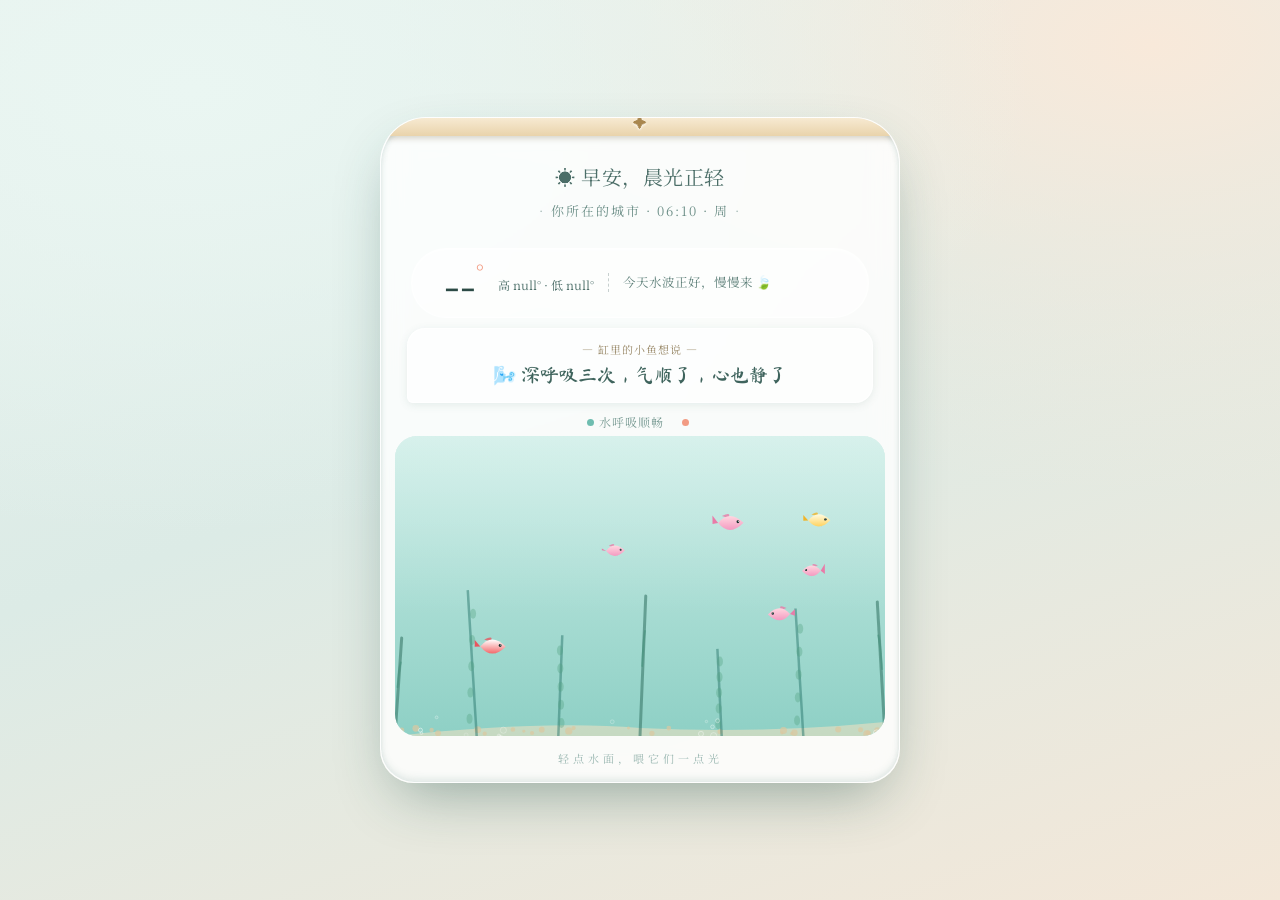
==== aquarium/index.html @ eec13049 "feat: 桌面鱼缸天气健康提醒 Co-authored-by: traeagent <traeagent@users.noreply.github.com>" ====
<!DOCTYPE html>
<html lang="zh-CN">
<head>
<meta charset="UTF-8" />
<meta name="viewport" content="width=device-width, initial-scale=1.0" />
<title>静水 · 我的小鱼缸</title>
<link rel="preconnect" href="https://fonts.googleapis.com">
<link rel="preconnect" href="https://fonts.gstatic.com" crossorigin>
<link href="https://fonts.googleapis.com/css2?family=Ma+Shan+Zheng&family=Noto+Serif+SC:wght@400;600&display=swap" rel="stylesheet">
<style>
  :root{
    --ink:#2b4a45;
    --ink-soft:#4c6e68;
    --water:#bfe3dc;
    --water-deep:#7fc6bc;
    --glass:#ffffffcc;
    --glass-brd:#ffffff99;
    --accent:#f29b83;    /* 温柔珊瑚 */
    --accent-2:#ffd3a6;  /* 琥珀暖光 */
    --sand:#f4e2c2;
    --shadow:0 24px 60px -18px rgba(31,78,69,.45);
  }

  *{box-sizing:border-box;margin:0;padding:0;}

  html,body{height:100%;}
  body{
    min-height:100%;
    display:grid;
    place-items:center;
    padding:28px;
    font-family:"Noto Serif SC",serif;
    color:var(--ink);
    background:
      radial-gradient(120% 90% at 15% 10%, #eaf6f2 0%, transparent 55%),
      radial-gradient(120% 100% at 90% 5%, #f8e9da 0%, transparent 50%),
      linear-gradient(160deg,#e7f2ee 0%, #dcebe6 45%, #f3e7d8 100%);
  }

  /* 桌面小窗的姿态：一个立着的玻璃缸 */
  .aquarium{
    position:relative;
    width:min(520px, 92vw);
    background:var(--glass);
    backdrop-filter:blur(14px);
    border:1.5px solid var(--glass-brd);
    border-radius:46px 46px 34px 34px;
    box-shadow:var(--shadow), inset 0 1px 0 #fff, inset 0 -2px 0 rgba(255,255,255,.4);
    overflow:hidden;
    transform:translateZ(0);
  }
  /* 缸口金属包边 */
  .rim{
    position:absolute;inset:0;pointer-events:none;z-index:40;
    border-radius:inherit;
    box-shadow:
      inset 0 3px 6px -2px rgba(70,120,110,.25),
      inset 0 -4px 8px -2px rgba(70,120,110,.18);
  }
  .rim::before{
    content:"";position:absolute;top:-8px;left:-6px;right:-6px;height:26px;
    background:linear-gradient(180deg,#fdf4e3,#e9d3ab);
    border-radius:36px 36px 14px 14px;
    box-shadow:0 2px 6px rgba(90,70,30,.25);
  }
  .rim::after{
    content:"✦";position:absolute;top:-6px;left:50%;transform:translateX(-50%);
    color:#a9874f;font-size:14px;filter:drop-shadow(0 1px 1px #fff);
  }

  /* 头部：问候 + 城市 + 天气 */
  .head{
    position:relative;z-index:50;
    padding:44px 34px 16px;
    text-align:center;
  }
  .greet{
    font-size:20px;letter-spacing:.5px;color:var(--ink-soft);
    display:flex;align-items:center;gap:8px;justify-content:center;
  }
  .city{
    margin-top:10px;font-size:13px;color:#6d8f88;letter-spacing:2px;
    display:flex;align-items:center;justify-content:center;gap:6px;
  }
  .city::before,.city::after{content:"·";opacity:.6;}

  /* 天气条：温度 + 天气 + 生活小贴士 */
  .weather{
    position:relative;z-index:50;
    display:flex;align-items:center;gap:14px;
    justify-content:center;
    margin:12px 30px 4px;
    padding:12px 18px;
    background:rgba(255,255,255,.5);
    border:1px solid rgba(255,255,255,.7);
    border-radius:100px;
    box-shadow:inset 0 1px 2px rgba(255,255,255,.8);
  }
  .temp{font-size:44px;font-weight:600;line-height:1;color:var(--ink);font-variant-numeric:tabular-nums;}
  .temp small{font-size:22px;vertical-align:top;color:var(--accent);}
  .w-info{text-align:left;min-width:88px;}
  .w-info .cond{font-size:15px;}
  .w-info .range{font-size:12px;color:var(--ink-soft);margin-top:3px;}
  .w-icon{font-size:34px;line-height:1;}
  .tip{
    flex:1;min-width:110px;font-size:12.5px;line-height:1.5;color:#5d7f78;
    padding-left:14px;border-left:1px dashed rgba(43,74,69,.25);text-align:left;
  }
  .tip b{color:var(--accent);font-weight:600;}

  /* 鱼的"气泡思绪"：温柔提醒 */
  .bubble-thought{
    position:relative;z-index:50;
    margin:10px 26px 2px;
    padding:12px 18px;
    font-family:"Ma Shan Zheng",cursive;
    font-size:19px;line-height:1.6;color:#3f645d;
    background:rgba(255,255,255,.62);
    border-radius:18px 18px 18px 6px;
    border:1px solid rgba(255,255,255,.8);
    box-shadow:0 2px 8px rgba(70,120,110,.12);
    text-align:center;
    animation:fadeIn .6s ease both;
  }
  .bubble-thought .who{display:block;font-family:"Noto Serif SC",serif;font-size:11px;letter-spacing:1px;color:#9a8a6a;margin-bottom:2px;}
  @keyframes fadeIn{from{opacity:0;transform:translateY(6px);}to{opacity:1;transform:none;}}

  /* 状态小灯 */
  .status-row{
    position:relative;z-index:50;
    display:flex;justify-content:center;gap:18px;
    margin:10px 0 6px;font-size:12px;color:#7a9b94;letter-spacing:1px;
  }
  .status-row .dot{width:7px;height:7px;border-radius:50%;display:inline-block;margin-right:5px;vertical-align:1px;}

  /* 鱼缸画布 */
  .tank-wrap{
    position:relative;z-index:20;
    margin:4px 14px 14px;
    border-radius:22px;
    overflow:hidden;
    height:300px;
    box-shadow:inset 0 0 0 1.5px rgba(255,255,255,.55), inset 0 0 40px rgba(60,140,130,.18);
    background:#9fd6cc;
  }
  canvas{display:block;width:100%;height:100%;}

  /* 点击喂食提示 */
  .hint{
    position:relative;z-index:50;text-align:center;
    font-size:11px;color:#9ab7b1;margin-bottom:16px;letter-spacing:4px;
    cursor:default;
  }

  /* 加载态 */
  .loading{
    position:absolute;inset:0;z-index:60;
    display:grid;place-items:center;
    background:rgba(231,242,238,.85);backdrop-filter:blur(4px);
    font-family:"Ma Shan Zheng",cursive;font-size:22px;color:#4c6e68;
    transition:opacity .6s ease;letter-spacing:2px;
  }
  .loading.hide{opacity:0;pointer-events:none;}

  @media (max-width:440px){
    .weather{flex-wrap:wrap;gap:8px;}
    .tip{min-width:100%;border-left:none;border-top:1px dashed rgba(43,74,69,.22);padding:8px 0 0;text-align:center;}
  }
</style>
</head>
<body>
  <div class="aquarium">
    <div class="rim"></div>

    <div class="head">
      <div class="greet" id="greet">🌿 慢慢来，今天也从容</div>
      <div class="city" id="city"><span id="clock">·</span></div>
    </div>

    <div class="weather">
      <span class="w-icon" id="weatherIcon">☀️</span>
      <span class="temp" id="temp">--<small>°</small></span>
      <div class="w-info">
        <div class="cond" id="cond">正在感受天气…</div>
        <div class="range" id="range"></div>
      </div>
      <div class="tip" id="tip">一小会儿就能缓过来 ☕</div>
    </div>

    <div class="bubble-thought" id="thought">
      <span class="who">— 缸里的小鱼想说 —</span>
      <span id="note">先给你留句话 🌊</span>
    </div>

    <div class="status-row">
      <span><i class="dot" style="background:#6fbdb0"></i>水呼吸顺畅</span>
      <span><i class="dot" id="modeDot" style="background:#f29b83"></i><span id="mode">晴水微澜</span></span>
    </div>

    <div class="tank-wrap">
      <canvas id="tank"></canvas>
    </div>

    <div class="hint">轻点水面，喂它们一点光</div>

    <div class="loading" id="loading">水温正在感知…</div>
  </div>

<script>
(function(){
  "use strict";

  /* ---------------- 视觉：给鱼缸一个确定的"环境" ---------------- */
  const AMBIENTS = {
    sunny:   { water:'linear-gradient(180deg,#c9ecE2,#8fd3c6)', caustic:'rgba(255,255,255,.35)', speed:1.25, warmth:.10, light:1.00 },
    cloudy:  { water:'linear-gradient(180deg,#bfe0da,#7cc4bb)', caustic:'rgba(255,255,255,.22)', speed:.90,  warmth:-.05, light:.82 },
    rain:    { water:'linear-gradient(180deg,#a9d4cd,#6cb4ac)', caustic:'rgba(255,255,255,.16)', speed:1.00, warmth:-.15, light:.72 },
    snow:    { water:'linear-gradient(180deg,#d9ece9,#a3cfc9)', caustic:'rgba(255,255,255,.26)', speed:.78,  warmth:-.25, light:.86 },
    fog:     { water:'linear-gradient(180deg,#cfe5e1,#a0ccc5)', caustic:'rgba(255,255,255,.20)', speed:.70,  warmth:.00,  light:.78 },
    thunder: { water:'linear-gradient(180deg,#8fc3bd,#5faaa2)', caustic:'rgba(255,255,255,.13)', speed:1.10, warmth:-.30, light:.60 },
    hot:     { water:'linear-gradient(180deg,#ffdcc0,#ffc9a0)', caustic:'rgba(255,255,255,.30)', speed:1.30, warmth:.40,  light:1.05 },
    cold:    { water:'linear-gradient(180deg,#bcdfe0,#7fb6bd)', caustic:'rgba(255,255,255,.24)', speed:.80,  warmth:-.32, light:.80 },
    neutral: { water:'linear-gradient(180deg,#c9ece5,#8ed0c5)', caustic:'rgba(255,255,255,.26)', speed:1.0,  warmth:.00,  light:.9  },
  };

  const MODE_LABEL = {
    sunny:'晴水微澜', cloudy:'云影轻移', rain:'雨丝入水', snow:'初雪静落',
    fog:'薄雾笼纱', thunder:'雷雨渐歇', hot:'水暖正好', cold:'水凉轻寒', neutral:'静水微光'
  };

  /* ---------------- 天气 & 地理位置 (Open-Meteo，无需 key) ---------------- */
  const state = {
    coords:null, city:'你所在的城市', weather:null,
    ambient:AMBIENTS.neutral, condition:'', temp:null, max:null, min:null
  };
  const WEATHER_MAP = {
    0:'sunny',1:'sunny',2:'cloudy',3:'cloudy',45:'fog',48:'fog',
    51:'rain',53:'rain',55:'rain',61:'rain',63:'rain',65:'rain',
    80:'rain',81:'rain',82:'thunder',95:'thunder',96:'thunder',99:'thunder',
    71:'snow',73:'snow',75:'snow',77:'snow',85:'snow',86:'snow'
  };
  const COND_TEXT = {
    sunny:'晴朗',cloudy:'多云',rain:'细雨',snow:'小雪',fog:'有雾',
    thunder:'雷雨',hot:'晴热',cold:'偏凉',neutral:'温和'
  };

  function guessAmbient(code, temp){
    let base = WEATHER_MAP[code] || 'neutral';
    if (base==='sunny' && temp!==null && temp>=32) base='hot';
    if ((base==='sunny'||base==='cloudy'||base==='neutral') && temp!==null && temp<=8) base='cold';
    return base;
  }

  function locateAndFetch(){
    return new Promise((resolve)=>{
      if (navigator.geolocation){
        navigator.geolocation.getCurrentPosition(pos=>resolve(pos.coords),
          ()=>{ fetchGeoByIP().then(resolve).catch(()=>resolve(null)); },
          {timeout:7000, maximumAge:600000}
        );
      } else {
        fetchGeoByIP().then(resolve).catch(()=>resolve(null));
      }
    }).then(coords=>{
      state.coords=coords;
      if (coords) return Promise.all([fetchWeather(coords), reverseCity(coords)]);
      return Promise.reject(new Error('no location'));
    });
  }

  function fetchGeoByIP(){
    return fetch('https://ipapi.co/json/')
      .then(r=>r.json())
      .then(j=>{ if(!j.latitude||!j.longitude) throw 0; return {latitude:j.latitude, longitude:j.longitude}; });
  }

  function fetchWeather(coords){
    const url='https://api.open-meteo.com/v1/forecast?latitude='+coords.latitude+
      '&longitude='+coords.longitude+
      '&current_weather=true&daily=weathercode,temperature_2m_max,temperature_2m_min&current=temperature_2m,relative_humidity_2m&timezone=auto&forecast_days=1';
    return fetch(url).then(r=>r.json()).then(d=>{
      const cw=d.current_weather;
      state.weather=d;
      state.temp=Math.round(d.current.temperature_2m ?? cw.temperature);
      state.max=Math.round(d.daily.temperature_2m_max[0]);
      state.min=Math.round(d.daily.temperature_2m_min[0]);
      state.condition=guessAmbient(cw.weathercode, state.temp);
      state.ambient=AMBIENTS[state.condition];
    });
  }

  function reverseCity(coords){
    return fetch('https://api.bigdatacloud.net/data/reverse-geocode-client?latitude='+
      coords.latitude+'&longitude='+coords.longitude+'&localityLanguage=zh')
      .then(r=>r.json())
      .then(c=>{ state.city = c.city || c.locality || c.principalSubdivision || '你的城市'; })
      .catch(()=>{ state.city='你的城市'; });
  }

  /* ---------------- 健康提醒：温柔地说 ---------------- */
  const REMINDER_POOL = [
    {t:["把手机放远三分钟，看水里的光","让眼睛跟着鱼游一会儿"], tag:"护眼"},
    {t:["喝一口温水，别让喉咙变沙漠","给身体也添一点水呀"], tag:"补水"},
    {t:["起来伸个懒腰，肩颈松一松","坐久了对脊背不温柔"], tag:"起身"},
    {t:["深呼吸三次，气顺了，心也静了","缓慢的呼吸是免费的镇定剂"], tag:"呼吸"},
    {t:["把手边的事先放一小会儿","你不是在偷懒，是在充电"], tag:"休息"}
  ];

  function pickReminder(){
    const h=new Date().getHours();
    // 上午中段 & 下午中段偏护眼/起身；深夜提醒早睡
    let text, emoji;
    if (h>=22 || h<6){
      text = "夜深了，早点把那盏灯关掉，好梦呀 🌙";
      emoji='🌙';
    } else {
      const p = REMINDER_POOL[Math.floor(Math.random()*REMINDER_POOL.length)];
      text = p.t[Math.floor(Math.random()*p.t.length)];
      emoji = p.tag==='补水'?'💧':p.tag==='护眼'?'👀':p.tag==='起身'?'🧘':p.tag==='呼吸'?'🌬️':'☕';
    }
    return {text, emoji};
  }

  function renderReminder(){
    const el=document.getElementById('note');
    const {text,emoji}=pickReminder();
    el.textContent=emoji+' '+text;
    el.parentElement.style.animation='none';
    void el.parentElement.offsetWidth;
    el.parentElement.style.animation='fadeIn .6s ease both';
  }

  function weatherTips(current){
    if (current==='rain'||current==='thunder') return '出门记得带伞 <b>🌂</b>';
    if (current==='snow'||current==='cold')  return '天凉了些，添件外套 <b>🧥</b>';
    if (current==='hot'||current==='sunny')  return '紫外线不低，补点防晒 <b>🧴</b>';
    if (current==='cloudy') return '云多风轻，适合散散步 <b>🚶</b>';
    if (current==='fog')    return '雾气重，外出慢一点 <b>👌</b>';
    return '今天水波正好，慢慢来 <b>🍃</b>';
  }

  function renderWeatherUI(){
    const cond=state.condition;
    document.getElementById('weatherIcon').textContent =
      {sunny:'☀️',cloudy:'⛅',rain:'🌧️',snow:'🌨️',fog:'🌫️',thunder:'⛈️',hot:'☀️',cold:'🌬️',neutral:'🌤️'}[cond];
    document.getElementById('temp').innerHTML=(state.temp??'--')+'<small>°</small>';
    document.getElementById('cond').textContent=COND_TEXT[cond];
    document.getElementById('range').textContent='高 '+state.max+'° · 低 '+state.min+'°';
    document.getElementById('tip').innerHTML=weatherTips(cond);
    document.getElementById('mode').textContent=MODE_LABEL[cond];
    document.getElementById('modeDot').style.background = cond==='hot'?'#f08a5d':(cond==='cold'||cond==='rain'||cond==='thunder'?'#6fb6bd':'#f29b83');
    document.querySelector('.tank-wrap').style.background=state.ambient.water;
  }

  /* ---------------- 时钟 ------------- */
  function tickClock(){
    const el=document.getElementById('clock');
    const d=new Date();
    const hh=String(d.getHours()).padStart(2,'0'), mm=String(d.getMinutes()).padStart(2,'0');
    let wd=''; 
    const w=[ '日','一','二','三','四','五','六'][d.getDay()];
    el.textContent = state.city+' · '+hh+':'+mm+' · 周'+wd;
    const hour=d.getHours();
    const greet=document.getElementById('greet');
    if(hour>=5&&hour<9) greet.textContent='☀️ 早安，晨光正轻';
    else if(hour>=9&&hour<12) greet.textContent='🌿 上午好，慢慢来';
    else if(hour>=12&&hour<14) greet.textContent='🥢 午饭后来点清静';
    else if(hour>=14&&hour<18) greet.textContent='🍵 下午茶与深呼吸';
    else if(hour>=18&&hour<22) greet.textContent='🌙 傍晚了，松弛下来';
    else greet.textContent='🌛 夜深了，早些安歇';
  }
  setInterval(tickClock,30000);

  /* ---------------- 鱼缸动画 ---------------- */
  const canvas=document.getElementById('tank');
  const ctx=canvas.getContext('2d');
  let W=0,H=0,DPR=1;

  function resize(){
    const r=canvas.getBoundingClientRect();
    DPR=Math.min(window.devicePixelRatio||1, 2);
    W=r.width; H=r.height;
    canvas.width=Math.round(W*DPR);
    canvas.height=Math.round(H*DPR);
    ctx.setTransform(DPR,0,0,DPR,0,0);
  }
  window.addEventListener('resize',()=>{resize();placeFish();});

  /* --- 鱼 --- */
  const fishPalette=[
    {body:['#ffb46b','#f0846a'], fin:'#e46a55'},   // 金鱼橙
    {body:['#ffffff','#f2696b'], fin:'#e9555f'},   // 锦鲤
    {body:['#9ad7e6','#4f9fd6'], fin:'#3f8ec6'},   // 蓝唐
    {body:['#ffd7e0','#f49ac1'], fin:'#e97ba8'},   // 粉霓虹
    {body:['#fffbe0','#ffd25e'], fin:'#f0b429'}    // 琥珀
  ];
  const fish=[];
  const BUBBLES=[];
  const PLANTS=[];
  const FEED=[];
  const moles=[];
  let feedTimer=0;

  function mkFish(o){
    const sizes=[1,1,1.15,0.85][Math.floor(Math.random()*4)];
    return Object.assign({
      x:o.x, y:o.y, vx:(Math.random()-.5), vy:0,
      len:26*sizes, tone:Math.floor(Math.random()*fishPalette.length),
      amp:(0.35+Math.random()*0.5), freq:(0.6+Math.random()*1.1),
      phase:Math.random()*Math.PI*2, tail:0, dir:Math.random()<.5?-1:1,
      wobble:Math.random()*Math.PI*2
    },o);
  }
  function initAnimals(){
    fish.length=0;PLANTS.length=0;BUBBLES.length=0;FEED.length=0;
    const n=4+Math.floor(Math.random()*3);
    for(let i=0;i<n;i++){
      fish.push(mkFish({x:W*(0.15+Math.random()*0.7), y:H*(0.25+Math.random()*0.55)}));
    }
    // 水草
    for(let bx=0; bx<7; bx++){
      PLANTS.push({x:(bx/6)*W, baseY:H, h:(H*.28+Math.random()*H*.22), sway:Math.random()*Math.PI*2, type:bx%3});
    }
    // 沙砾圆点
    moles.length=0;
    for(let i=0;i<26;i++){ moles.push({x:Math.random()*W,y:H-2-Math.random()*6,r:1.4+Math.random()*2.6}); }
  }
  function placeFish(){
    for(const f of fish){ if(f.x>W)f.x=10; if(f.y<10)f.y=40; }
  }

  function spawnBubbles(){
    if(BUBBLES.length<22 && Math.random()<0.4){
      BUBBLES.push({x:Math.random()*W, y:H+6, r:1+Math.random()*2.6, v:(0.4+Math.random()*0.9), sway:Math.random()*Math.PI*2, o:0.25+Math.random()*0.4});
    }
  }

  /* 喂食：点一下画面，撒一点"光"吸引鱼 */
  function feed(x,y){
    FEED.push({x,y,life:180});
    // 附近的鱼向这里游
    for(const f of fish){
      if(Math.abs(f.x-x)<W*0.5 && Math.abs(f.y-y)<H*0.6){
        f.tx=x; f.ty=y; f.seeking=1;
      }
    }
  }

  let t=0;
  function frame(){
    t+=0.016;
    const amb=state.ambient;
    const sp=amb.speed;

    // 背景水色（带呼吸的轻微明暗）
    const breath=Math.sin(t*0.4)*0.03;
    ctx.clearRect(0,0,W,H);
    let g=ctx.createLinearGradient(0,0,0,H);
    g.addColorStop(0, shadeColor(amb.waterArr[0], breath));
    g.addColorStop(1, shadeColor(amb.waterArr[1], -breath));
    ctx.fillStyle=g; ctx.fillRect(0,0,W,H);

    // 顶部透入的光
    ctx.save();
    let lg=ctx.createLinearGradient(0,0,0,H*0.6);
    lg.addColorStop(0, amb.caustic); lg.addColorStop(1,'rgba(255,255,255,0)');
    ctx.fillStyle=lg; ctx.fillRect(0,0,W,H*0.6);
    ctx.restore();

    // 雨/雪粒子
    if(state.condition==='rain'||state.condition==='thunder') drawRain();
    if(state.condition==='snow') drawSnow();

    // 喂食光点
    feedTimer++;
    if(feedTimer>260){ spawnBubbleCursor(); }
    for(let i=FEED.length-1;i>=0;i--){
      const p=FEED[i]; p.life--;
      ctx.globalAlpha=Math.max(0,p.life/180)*0.5;
      ctx.fillStyle='#fff6d8';
      ctx.beginPath();ctx.arc(p.x,p.y,4,0,7);ctx.fill();
      ctx.globalAlpha=1;
      if(p.life<=0) FEED.splice(i,1);
    }

    // 沙底
    drawSand();
    // 水草
    for(const p of PLANTS) drawPlant(p,amb.speed);
    // 鱼
    for(const f of fish) updateFish(f,sp,t);
    // 气泡
    spawnBubbles();
    for(let i=BUBBLES.length-1;i>=0;i--){
      const b=BUBBLES[i]; b.y-=b.v*sp; b.sway+=0.05;
      ctx.globalAlpha=b.o;
      ctx.strokeStyle='rgba(255,255,255,.7)';
      ctx.lineWidth=1; ctx.beginPath(); ctx.arc(b.x+Math.sin(b.sway)*3,b.y,b.r,0,7); ctx.stroke();
      ctx.fillStyle='rgba(255,255,255,.12)'; ctx.fill();
      ctx.globalAlpha=1;
      if(b.y<-8) BUBBLES.splice(i,1);
    }
    requestAnimationFrame(frame);
  }
  function spawnBubbleCursor(){ /* 由互动触发时对外部可用 */ }

  function updateFish(f,sp,t){
    const wob=Math.sin(t*f.freq+f.phase);
    if(f.seeking && f.tx!=null){
      let dx=f.tx-f.x, dy=f.ty-f.y;
      const d=Math.hypot(dx,dy);
      if(d<14){ f.seeking=0; f.tx=null; }
      else{ f.vx=(dx/d)*24*sp; f.vy=(dy/d)*20*sp + wob*14; }
    } else {
      f.vx*=0.98; f.vy*=0.98;
      f.vx += Math.sin(t*f.freq+f.phase)*0.06*sp;
      f.vy += Math.cos(t*f.freq+f.wobble)*0.05*sp - 0.02;
      // 缓缓往上浮的趋向，偶尔下潜
      if(Math.random()<0.002) f.vy-=1.6;
    }
    f.x+=f.vx*sp; f.y+=f.vy*sp;
    // 边界回游
    if(f.x<12){f.x=12; f.vx=Math.abs(f.vx); f.dir=1;}
    if(f.x>W-12){f.x=W-12; f.vx=-Math.abs(f.vx); f.dir=-1;}
    if(f.y<20){f.y=20; f.vy=Math.abs(f.vy);}
    if(f.y>H-30){f.y=H-30; f.vy=-Math.abs(f.vy);}
    f.tail += f.vx*0.12 + wob*0.3;
    drawFish(f,f.tail);
  }

  function drawFish(f,tailSwing){
    const pal=fishPalette[f.tone];
    const len=f.len*0.85, hgt=len*0.55;
    const x=f.x, y=f.y;
    const goingRight = f.dir>0;
    ctx.save();
    ctx.translate(x,y);
    ctx.scale(goingRight?1:-1,1);
    ctx.rotate(f.vy*(goingRight?0.02:-0.02));

    // 尾巴
    const tw = Math.sin(tailSwing)*len*0.42;
    ctx.fillStyle=pal.fin;
    ctx.beginPath();
    ctx.moveTo(-len*0.5,0);
    ctx.lineTo(-len*0.72,-tw*Math.max(0.3,0.2+Math.sin(tailSwing)*0.6)+ (-hgt*0.15));
    ctx.lineTo(-len*0.72, tw*0.6 - hgt*0.1);
    ctx.closePath(); ctx.fill();

    // 背鳍与腹鳍
    ctx.fillStyle=pal.fin;
    ctx.globalAlpha=.8;
    ctx.beginPath();
    ctx.moveTo(-len*0.1,-hgt*0.35);
    ctx.quadraticCurveTo(len*0.05,-hgt*0.85,-len*0.35,-hgt*0.5);
    ctx.closePath(); ctx.fill();
    ctx.beginPath();
    ctx.moveTo(len*0.05,hgt*0.4);
    ctx.quadraticCurveTo(len*0.2,hgt*0.65,0,hgt*0.35);
    ctx.closePath(); ctx.fill();
    ctx.globalAlpha=1;

    // 身体（渐变）
    const bg=ctx.createLinearGradient(0,-hgt/2,0,hgt/2);
    bg.addColorStop(0,pal.body[0]); bg.addColorStop(1,pal.body[1]);
    ctx.fillStyle=bg;
    ctx.beginPath();
    ctx.moveTo(len*0.5,0);
    ctx.quadraticCurveTo(-len*0.05,-hgt, -len*0.5,0);
    ctx.quadraticCurveTo(-len*0.05, hgt,  len*0.5,0);
    ctx.closePath(); ctx.fill();

    // 眼睛
    ctx.fillStyle='#16302d';
    ctx.beginPath(); ctx.arc(len*0.28,-hgt*0.08, len*0.055,0,7); ctx.fill();
    ctx.fillStyle='#fff';
    ctx.beginPath(); ctx.arc(len*0.30,-hgt*0.12, len*0.02,0,7); ctx.fill();

    ctx.restore();
  }

  function drawPlant(p,speed){
    const sway=Math.sin(t*0.8*speed+p.sway);
    ctx.save();
    ctx.translate(p.x,p.baseY);
    if(p.type===0){
      ctx.strokeStyle='rgba(58,120,105,.6)'; ctx.lineWidth=3; ctx.lineCap='round';
      ctx.beginPath(); ctx.moveTo(0,0);
      ctx.quadraticCurveTo(sway*4,-p.h*0.5, sway*8, -p.h);
      ctx.stroke();
      ctx.strokeStyle='rgba(58,140,115,.4)'; ctx.lineWidth=2;
      ctx.beginPath(); ctx.moveTo(sway*3,-p.h*0.5);
      ctx.quadraticCurveTo(sway*5,-p.h*0.7, sway*7,-p.h*0.75);
      ctx.stroke();
    } else {
      ctx.strokeStyle='rgba(43,120,110,.5)'; ctx.lineWidth=2.5;
      ctx.beginPath(); ctx.moveTo(0,0);
      ctx.quadraticCurveTo(sway*6,-p.h*0.6, sway*10,-p.h);
      ctx.stroke();
      ctx.fillStyle='rgba(80,160,125,.35)';
      for(let k=-2;k<=2;k++){
        const yy=-p.h*0.45+k*p.h*0.18, xx=sway*(6+k);
        ctx.beginPath(); ctx.ellipse(xx,yy-4, 3, 5, 0,0,7); ctx.fill();
      }
    }
    ctx.restore();
  }

  function drawSand(){
    ctx.fillStyle='rgba(244,226,194,.55)';
    ctx.beginPath();
    ctx.moveTo(0,H);
    ctx.quadraticCurveTo(W*0.3,H-16,W*0.5,H-8);
    ctx.quadraticCurveTo(W*0.75,H-2,W,H-14);
    ctx.lineTo(W,H); ctx.closePath(); ctx.fill();
    ctx.fillStyle='rgba(220,200,160,.7)';
    for(const m of moles){ ctx.beginPath(); ctx.arc(m.x,m.y,m.r,0,7); ctx.fill(); }
  }

  function drawRain(){
    ctx.strokeStyle='rgba(140,190,230,.4)'; ctx.lineWidth=1;
    for(let i=0;i<40;i++){
      const rx=(Math.sin(t* (3+i) )*7+i*97)%W;
      const ry=((i*53)+(t*220)%H)% (H*1.2)- 20;
      ctx.beginPath(); ctx.moveTo(rx,ry); ctx.lineTo(rx - 3, ry+10); ctx.stroke();
    }
  }
  function drawSnow(){
    for(let i=0;i<34;i++){
      const sx=(Math.sin(t*0.5+i)*9+i*131)%W;
      const sy=((i*71)+(t*60)% (H*1.2))- 20 + Math.sin(t+i)*6;
      ctx.globalAlpha=.7; ctx.fillStyle='#fff';
      ctx.beginPath(); ctx.arc(sx,sy,1.6,0,7); ctx.fill();
      ctx.globalAlpha=1;
    }
  }

  /* 辅助：混合颜色 */
  function parseHex(c){ c=c.replace('#',''); const n=parseInt(c,16); return [n>>16&255,(n>>8)&255,n&255]; }
  function shadeColor(hex,amt){
    if(Math.abs(amt)<0.0001) return hex;
    const [r,g,b]=parseHex(hex);
    const rr=Math.max(0,Math.min(255,r+amt*90));
    const gg=Math.max(0,Math.min(255,g+amt*90));
    const bb=Math.max(0,Math.min(255,b+amt*90));
    return 'rgb('+Math.round(rr)+','+Math.round(gg)+','+Math.round(bb)+')';
  }
  // 让 ambient.waterArr 可用
  Object.keys(AMBIENTS).forEach(k=>{
    const m=AMBIENTS[k];
    m.waterArr = m.water.match(/#[0-9a-fA-F]{6}/g)||['#bfe3dc','#7fc6bc'];
  });

  /* ---------------- 交互 ---------------- */
  let pointerTimer=null;
  canvas.addEventListener('pointerdown',e=>{
    const r=canvas.getBoundingClientRect();
    feed(e.clientX-r.left, e.clientY-r.top);
  });
  // 悬停轻抚：偶尔打断提醒气泡让它动一动
  const thought=document.getElementById('thought');
  const thoughts=['别坐太久，起来看会儿水吧 🌊','眼睛累了就眨眨，看看远处 🍃','喝口水，喉咙舒服一些 💧','你做得已经很好了，歇会儿 ☁️'];
  function gentleNudge(){
    const txt=thoughts[Math.floor(Math.random()*thoughts.length)];
    document.getElementById('note').textContent='🌬️ '+txt;
    thought.style.animation='none'; void thought.offsetWidth;
    thought.style.animation='fadeIn .6s ease both';
  }
  setInterval(gentleNudge, 120000); // 每两分钟一次轻柔提醒

  /* ---------------- 启动 ---------------- */
  function boot(){
    resize();
    initAnimals();
    renderReminder();
    renderWeatherUI();
    tickClock();
    frame();
    locateAndFetch()
      .then(()=>{
        renderWeatherUI();
        // 天气影响鱼的作息：晴/热更活跃
        const amb=state.ambient;
        canvas.style.filter='brightness('+amb.light+') saturate('+(1+amb.warmth)+')';
      })
      .catch(()=>{})
      .finally(()=>{
        document.getElementById('loading').classList.add('hide');
      });
  }
  window.addEventListener('load',boot);
})();
</script>
</body>
</html>
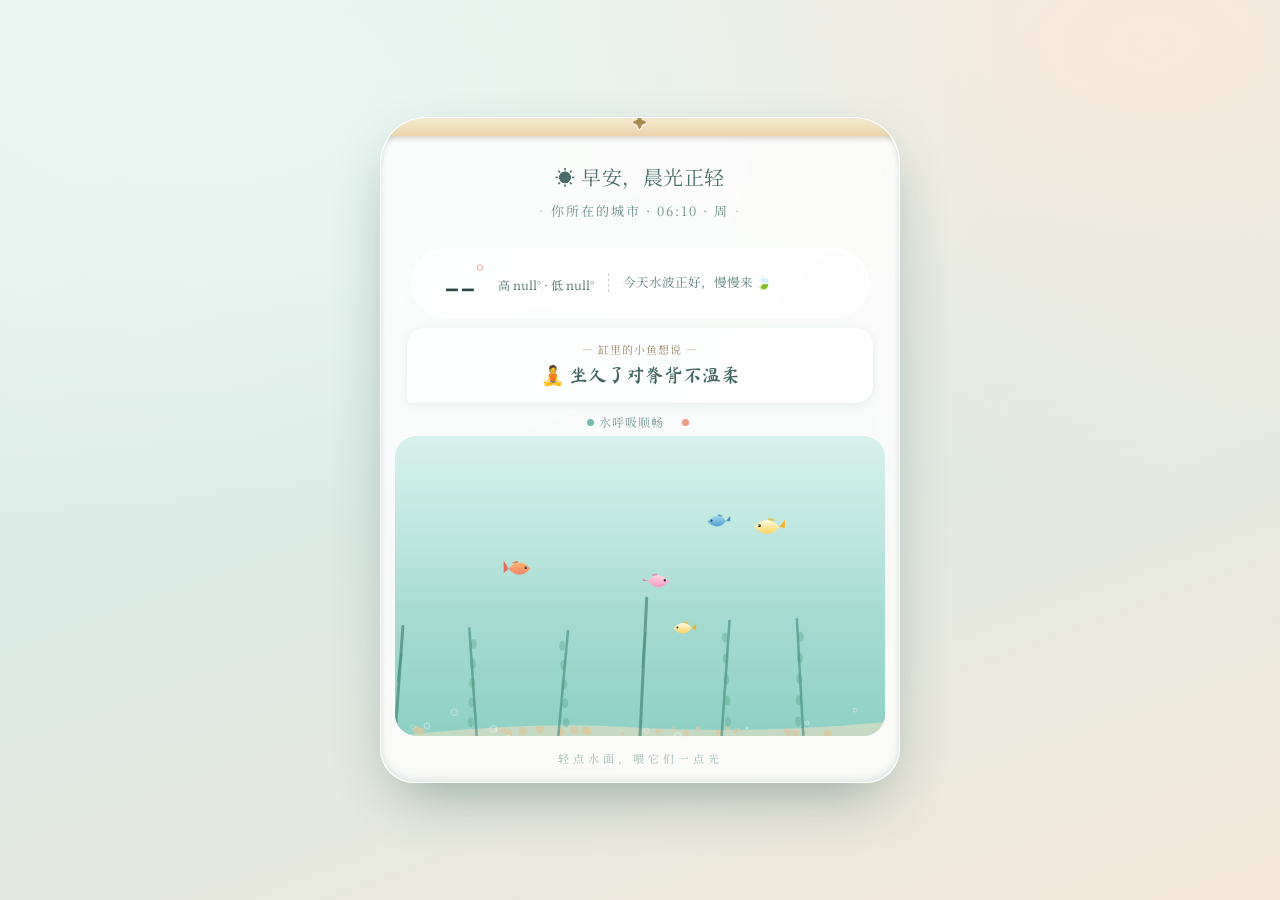
==== commit 31f459c5: "feat: 桌面鱼缸天气健康提醒 Co-authored-by: traeagent <traeagent@users.noreply.github.com>" ====
--- a/aquarium/index.html
+++ b/aquarium/index.html
@@ -277,15 +277,16 @@
   function fetchWeather(coords){
     const url='https://api.open-meteo.com/v1/forecast?latitude='+coords.latitude+
       '&longitude='+coords.longitude+
-      '&current_weather=true&daily=weathercode,temperature_2m_max,temperature_2m_min&current=temperature_2m,relative_humidity_2m&timezone=auto&forecast_days=1';
+      '&current=temperature_2m,relative_humidity_2m,weathercode&daily=temperature_2m_max,temperature_2m_min&timezone=auto&forecast_days=1';
     return fetch(url).then(r=>r.json()).then(d=>{
-      const cw=d.current_weather;
+      const cw = (d.current || d.current_weather || {});
+      const t = cw.temperature_2m ?? cw.temperature;
       state.weather=d;
-      state.temp=Math.round(d.current.temperature_2m ?? cw.temperature);
+      state.temp = (t==null) ? null : Math.round(t);
       state.max=Math.round(d.daily.temperature_2m_max[0]);
       state.min=Math.round(d.daily.temperature_2m_min[0]);
-      state.condition=guessAmbient(cw.weathercode, state.temp);
-      state.ambient=AMBIENTS[state.condition];
+      state.condition=guessAmbient(cw.weathercode ?? cw.weather_code, state.temp);
+      state.ambient=AMBIENTS[state.condition] || AMBIENTS.neutral;
     });
   }
 
@@ -679,6 +680,7 @@
     locateAndFetch()
       .then(()=>{
         renderWeatherUI();
+        tickClock();
         // 天气影响鱼的作息：晴/热更活跃
         const amb=state.ambient;
         canvas.style.filter='brightness('+amb.light+') saturate('+(1+amb.warmth)+')';
